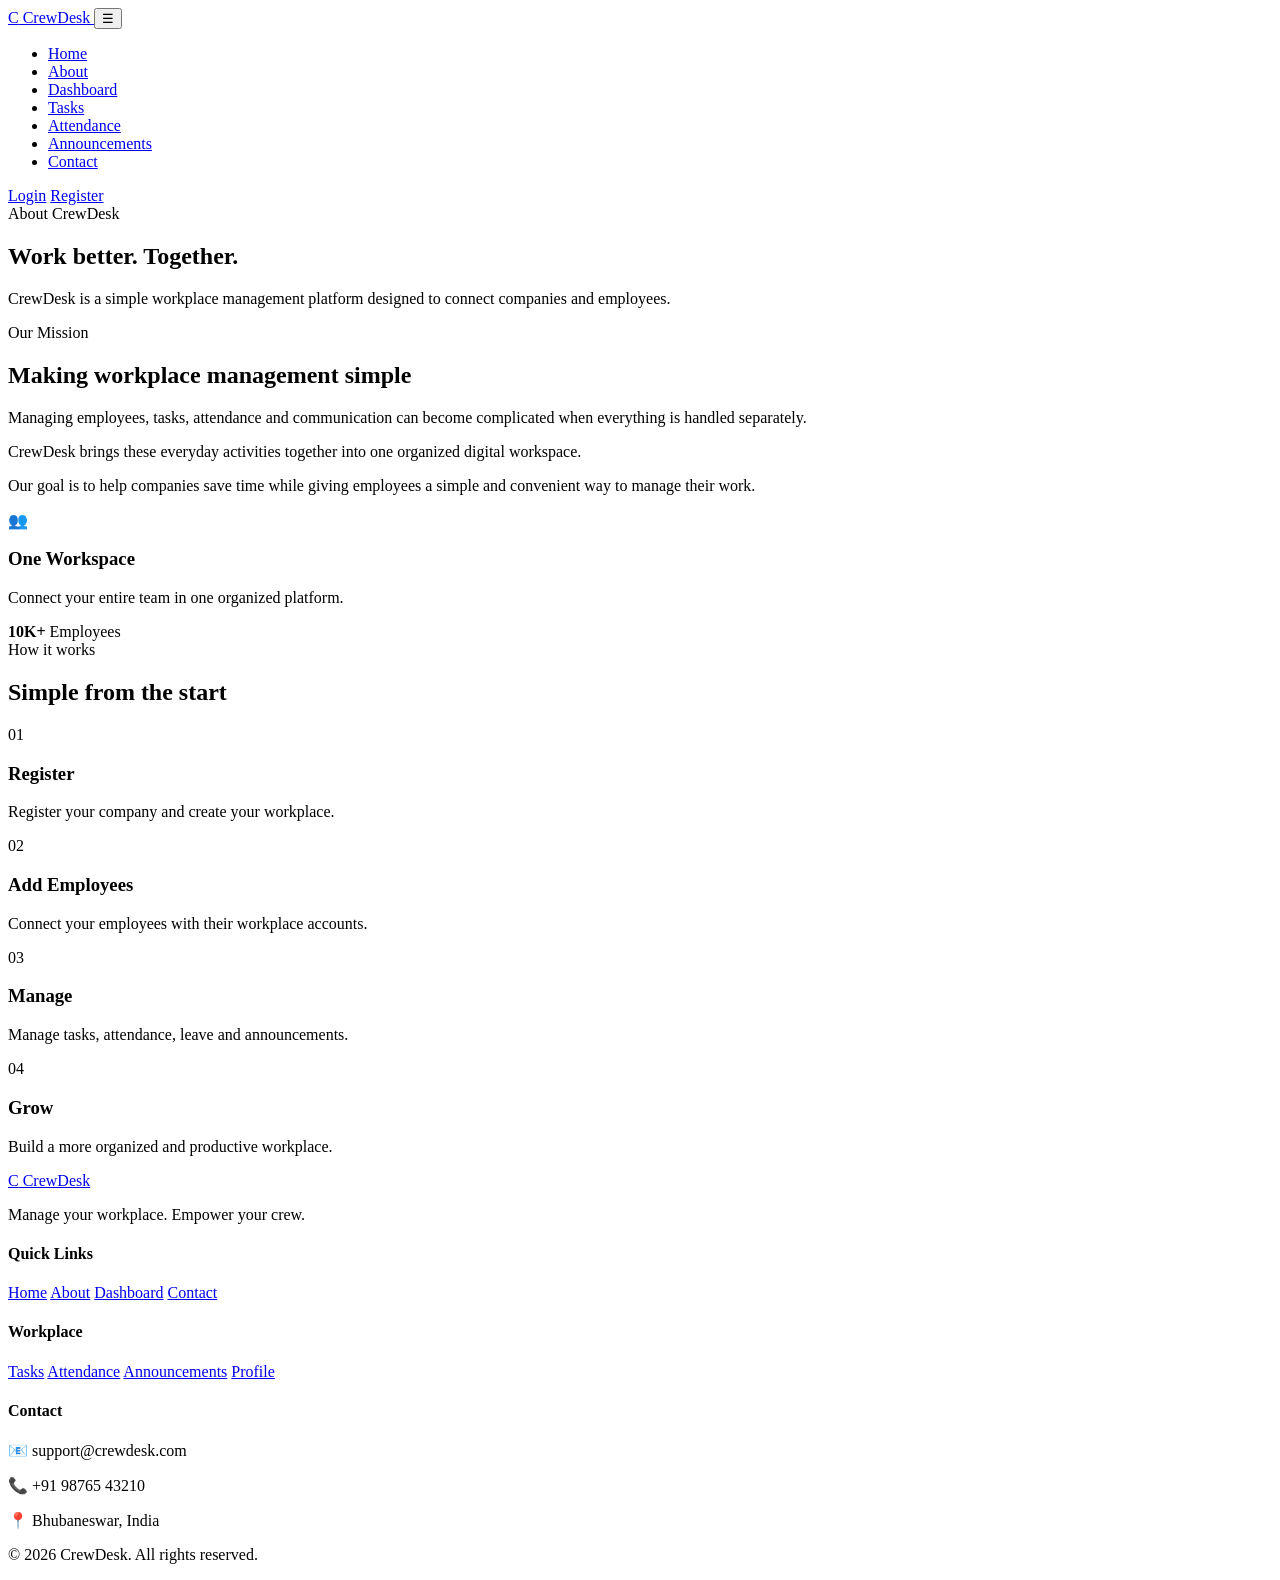
==== about.html @ 96252538 "Add files via upload" ====
<!DOCTYPE html>
<html lang="en">
<head>
    <meta charset="UTF-8">
    <meta name="viewport" content="width=device-width, initial-scale=1.0">

    <title>About | CrewDesk</title>

    <link rel="preconnect" href="https://fonts.googleapis.com">
    <link rel="preconnect" href="https://fonts.gstatic.com" crossorigin>

    <link href="https://fonts.googleapis.com/css2?family=Poppins:wght@300;400;500;600;700&display=swap" rel="stylesheet">

    <link rel="stylesheet" href="/Project/CSS/style.css">
</head>

<body>

<header class="header">
<nav class="navbar container">

<a href="index.html" class="logo">
    <span class="logo-icon">C</span>
    CrewDesk
</a>

<button class="menu-toggle" id="menuToggle">☰</button>

<ul class="nav-links" id="navLinks">
    <li><a href="index.html">Home</a></li>
    <li><a href="about.html" class="active">About</a></li>
    <li><a href="dashboard.html">Dashboard</a></li>
    <li><a href="tasks.html">Tasks</a></li>
    <li><a href="attendance.html">Attendance</a></li>
    <li><a href="announcements.html">Announcements</a></li>
    <li><a href="contact.html">Contact</a></li>
</ul>

<div class="nav-buttons">
    <a href="login.html" class="btn btn-outline">Login</a>
    <a href="register.html" class="btn btn-primary">Register</a>
</div>

</nav>
</header>


<main>

<section class="page-hero">

<div class="container">

<span class="badge">About CrewDesk</span>

<h1>Work better. Together.</h1>

<p>
CrewDesk is a simple workplace management platform
designed to connect companies and employees.
</p>

</div>

</section>


<section class="section">

<div class="container about-grid">

<div class="about-text">

<span class="badge">Our Mission</span>

<h2>Making workplace management simple</h2>

<p>
Managing employees, tasks, attendance and communication
can become complicated when everything is handled separately.
</p>

<p>
CrewDesk brings these everyday activities together into one
organized digital workspace.
</p>

<p>
Our goal is to help companies save time while giving
employees a simple and convenient way to manage their work.
</p>

</div>


<div class="about-card">

<div class="about-big-icon">
    👥
</div>

<h3>One Workspace</h3>

<p>
Connect your entire team in one organized platform.
</p>

<div class="about-stat">
    <strong>10K+</strong>
    <span>Employees</span>
</div>

</div>

</div>

</section>


<section class="section soft-section">

<div class="container">

<div class="section-heading">
<span class="badge">How it works</span>
<h2>Simple from the start</h2>
</div>


<div class="steps">

<div class="step">
<span>01</span>
<h3>Register</h3>
<p>Register your company and create your workplace.</p>
</div>

<div class="step">
<span>02</span>
<h3>Add Employees</h3>
<p>Connect your employees with their workplace accounts.</p>
</div>

<div class="step">
<span>03</span>
<h3>Manage</h3>
<p>Manage tasks, attendance, leave and announcements.</p>
</div>

<div class="step">
<span>04</span>
<h3>Grow</h3>
<p>Build a more organized and productive workplace.</p>
</div>

</div>

</div>

</section>

</main>


<footer class="footer">

<div class="container footer-grid">

<div>
<a href="index.html" class="logo footer-logo">
<span class="logo-icon">C</span>
CrewDesk
</a>
<p>Manage your workplace. Empower your crew.</p>
</div>

<div>
<h4>Quick Links</h4>
<a href="index.html">Home</a>
<a href="about.html">About</a>
<a href="dashboard.html">Dashboard</a>
<a href="contact.html">Contact</a>
</div>

<div>
<h4>Workplace</h4>
<a href="tasks.html">Tasks</a>
<a href="attendance.html">Attendance</a>
<a href="announcements.html">Announcements</a>
<a href="profile.html">Profile</a>
</div>

<div>
<h4>Contact</h4>
<p>📧 support@crewdesk.com</p>
<p>📞 +91 98765 43210</p>
<p>📍 Bhubaneswar, India</p>
</div>

</div>

<div class="footer-bottom">
<p>© 2026 CrewDesk. All rights reserved.</p>
</div>

</footer>

<script src="/Project/js/script.js"></script>

</body>
</html>
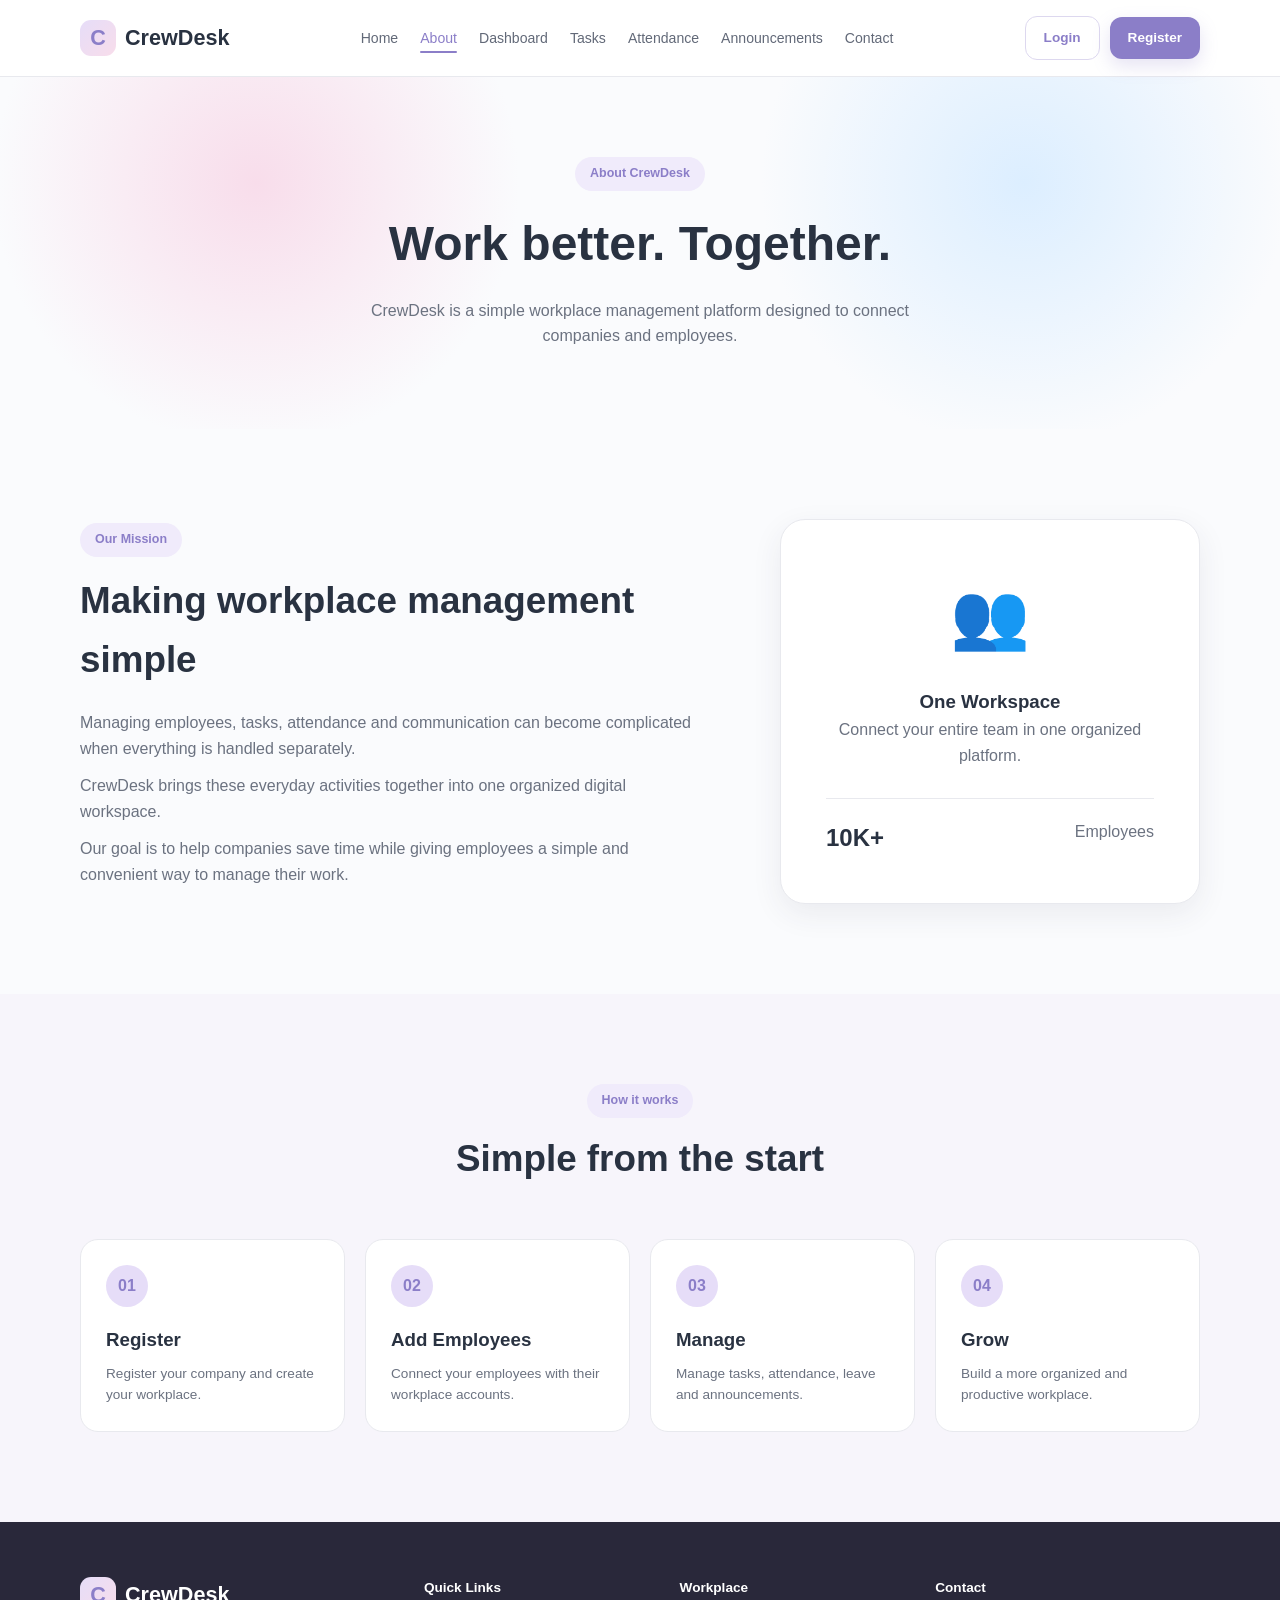
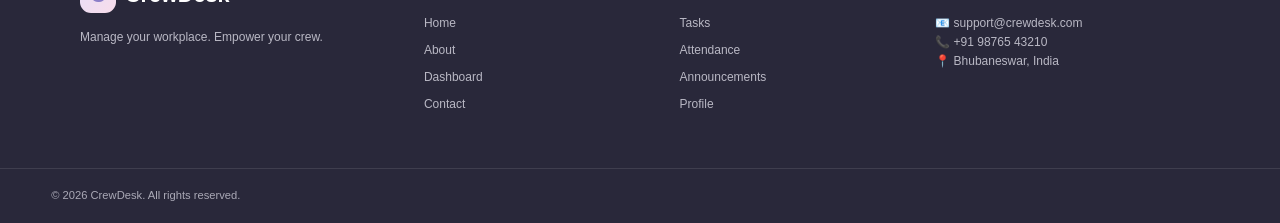
==== commit eb33f053: "Fix HTML formatting and update stylesheet link" ====
--- a/about.html
+++ b/about.html
@@ -11,7 +11,7 @@
 
     <link href="https://fonts.googleapis.com/css2?family=Poppins:wght@300;400;500;600;700&display=swap" rel="stylesheet">
 
-    <link rel="stylesheet" href="/Project/CSS/style.css">
+    <link rel="stylesheet" href="style.css">
 </head>
 
 <body>
@@ -205,7 +205,7 @@
 
 </footer>
 
-<script src="/Project/js/script.js"></script>
+<script src="script.js"></script>
 
 </body>
-</html>+</html>
--- a/style.css
+++ b/style.css
@@ -0,0 +1,1688 @@
+/* ================================
+   CREWDESK - MAIN STYLESHEET
+================================ */
+
+
+/* ---------- RESET ---------- */
+
+* {
+    margin: 0;
+    padding: 0;
+    box-sizing: border-box;
+}
+
+html {
+    scroll-behavior: smooth;
+}
+
+body {
+    font-family: 'Poppins', sans-serif;
+    background: #fafbfd;
+    color: #293241;
+    line-height: 1.6;
+}
+
+a {
+    text-decoration: none;
+    color: inherit;
+}
+
+button,
+input,
+textarea,
+select {
+    font-family: inherit;
+}
+
+button {
+    cursor: pointer;
+}
+
+img {
+    max-width: 100%;
+}
+
+
+/* ---------- VARIABLES ---------- */
+
+:root {
+
+    --pink: #f8ddeb;
+    --pink-dark: #d989ae;
+
+    --purple: #e6ddf8;
+    --purple-dark: #8b7ec8;
+
+    --blue: #dceeff;
+    --blue-dark: #659bd3;
+
+    --green: #ddf3e4;
+    --green-dark: #68a982;
+
+    --yellow: #fff1cf;
+
+    --dark: #293241;
+    --gray: #6b7280;
+    --light-gray: #f2f4f7;
+    --white: #ffffff;
+
+    --border: #e8e9ee;
+
+    --shadow: 0 10px 30px rgba(50, 50, 80, 0.08);
+
+    --radius: 18px;
+}
+
+
+/* ---------- COMMON ---------- */
+
+.container {
+    width: min(1120px, 92%);
+    margin: auto;
+}
+
+.section {
+    padding: 90px 0;
+}
+
+.soft-section {
+    background: #f7f5fb;
+}
+
+.section-heading {
+    text-align: center;
+    max-width: 650px;
+    margin: 0 auto 50px;
+}
+
+.section-heading h2 {
+    font-size: 2.3rem;
+    margin: 12px 0;
+}
+
+.section-heading p {
+    color: var(--gray);
+}
+
+.badge {
+    display: inline-block;
+    background: #f0ebfb;
+    color: var(--purple-dark);
+    padding: 7px 15px;
+    border-radius: 30px;
+    font-size: 0.78rem;
+    font-weight: 600;
+}
+
+
+/* ---------- HEADER ---------- */
+
+.header {
+    background: rgba(255, 255, 255, 0.94);
+    border-bottom: 1px solid var(--border);
+    position: sticky;
+    top: 0;
+    z-index: 1000;
+    backdrop-filter: blur(12px);
+}
+
+.navbar {
+    min-height: 76px;
+    display: flex;
+    align-items: center;
+    justify-content: space-between;
+    gap: 20px;
+}
+
+.logo {
+    display: flex;
+    align-items: center;
+    gap: 9px;
+    font-size: 1.35rem;
+    font-weight: 700;
+    color: var(--dark);
+    white-space: nowrap;
+}
+
+.logo-icon {
+    width: 36px;
+    height: 36px;
+    border-radius: 11px;
+    background: linear-gradient(135deg, #e6ddf8, #f8ddeb);
+    display: grid;
+    place-items: center;
+    color: var(--purple-dark);
+    font-weight: 700;
+}
+
+.nav-links {
+    display: flex;
+    list-style: none;
+    gap: 22px;
+}
+
+.nav-links a {
+    color: #626978;
+    font-size: 0.88rem;
+    font-weight: 500;
+    position: relative;
+}
+
+.nav-links a:hover,
+.nav-links a.active {
+    color: var(--purple-dark);
+}
+
+.nav-links a.active::after {
+    content: "";
+    position: absolute;
+    height: 2px;
+    background: var(--purple-dark);
+    bottom: -7px;
+    left: 0;
+    right: 0;
+    border-radius: 10px;
+}
+
+.nav-buttons {
+    display: flex;
+    gap: 10px;
+    align-items: center;
+}
+
+.btn {
+    border: none;
+    border-radius: 12px;
+    padding: 10px 18px;
+    font-size: 0.85rem;
+    font-weight: 600;
+    display: inline-flex;
+    align-items: center;
+    justify-content: center;
+    gap: 7px;
+    transition: all 0.3s ease;
+}
+
+.btn-primary {
+    background: #8b7ec8;
+    color: white;
+    box-shadow: 0 7px 18px rgba(139, 126, 200, 0.22);
+}
+
+.btn-primary:hover {
+    transform: translateY(-3px);
+    box-shadow: 0 12px 25px rgba(139, 126, 200, 0.3);
+}
+
+.btn-outline {
+    border: 1px solid #ddd8ef;
+    background: white;
+    color: var(--purple-dark);
+}
+
+.btn-outline:hover {
+    background: #f5f1fc;
+}
+
+.btn-light {
+    background: white;
+    border: 1px solid var(--border);
+    color: var(--dark);
+}
+
+.btn-light:hover {
+    transform: translateY(-3px);
+}
+
+.btn-large {
+    padding: 13px 23px;
+}
+
+.full-btn {
+    width: 100%;
+}
+
+.menu-toggle {
+    display: none;
+    border: none;
+    background: transparent;
+    font-size: 1.6rem;
+    color: var(--dark);
+}
+
+.profile-mini {
+    width: 38px;
+    height: 38px;
+    border-radius: 50%;
+    background: var(--pink);
+    display: grid;
+    place-items: center;
+    color: #a35e80;
+    font-weight: 600;
+}
+
+
+/* ---------- HERO ---------- */
+
+.hero {
+    padding: 85px 0 100px;
+    background:
+        radial-gradient(circle at 10% 20%, #f8ddeb 0, transparent 25%),
+        radial-gradient(circle at 90% 30%, #dceeff 0, transparent 25%),
+        #fafbfd;
+}
+
+.hero-content {
+    display: grid;
+    grid-template-columns: 1.05fr 0.95fr;
+    align-items: center;
+    gap: 70px;
+}
+
+.hero-text h1 {
+    font-size: clamp(2.5rem, 5vw, 4.2rem);
+    line-height: 1.15;
+    margin: 20px 0;
+    letter-spacing: -2px;
+}
+
+.hero-text h1 span {
+    display: block;
+    color: var(--purple-dark);
+}
+
+.hero-text p {
+    color: var(--gray);
+    max-width: 600px;
+    font-size: 1rem;
+}
+
+.hero-buttons {
+    display: flex;
+    gap: 12px;
+    margin-top: 30px;
+}
+
+.hero-stats {
+    display: flex;
+    gap: 35px;
+    margin-top: 40px;
+}
+
+.hero-stats div {
+    display: flex;
+    flex-direction: column;
+}
+
+.hero-stats strong {
+    font-size: 1.3rem;
+}
+
+.hero-stats span {
+    color: var(--gray);
+    font-size: 0.75rem;
+}
+
+
+/* ---------- DASHBOARD PREVIEW ---------- */
+
+.hero-dashboard {
+    position: relative;
+    padding: 20px;
+}
+
+.dashboard-preview {
+    background: white;
+    border-radius: 25px;
+    padding: 25px;
+    box-shadow: 0 25px 60px rgba(80, 70, 120, 0.14);
+    border: 1px solid #eeeeF3;
+    animation: float 4s ease-in-out infinite;
+}
+
+.preview-header {
+    display: flex;
+    justify-content: space-between;
+    align-items: center;
+    margin-bottom: 25px;
+}
+
+.preview-header small {
+    color: var(--gray);
+}
+
+.preview-header h3 {
+    font-size: 1rem;
+}
+
+.profile-circle {
+    width: 40px;
+    height: 40px;
+    background: var(--pink);
+    border-radius: 50%;
+    display: grid;
+    place-items: center;
+}
+
+.preview-cards {
+    display: grid;
+    grid-template-columns: repeat(2, 1fr);
+    gap: 12px;
+}
+
+.mini-card {
+    border-radius: 15px;
+    padding: 15px;
+    display: flex;
+    flex-direction: column;
+}
+
+.mini-card span {
+    font-size: 1.3rem;
+}
+
+.mini-card small {
+    color: var(--gray);
+    margin-top: 5px;
+}
+
+.mini-card strong {
+    font-size: 1.3rem;
+}
+
+.pink {
+    background: var(--pink);
+}
+
+.blue {
+    background: var(--blue);
+}
+
+.green {
+    background: var(--green);
+}
+
+.purple {
+    background: var(--purple);
+}
+
+.preview-task {
+    display: flex;
+    justify-content: space-between;
+    align-items: center;
+    margin-top: 20px;
+    padding: 15px;
+    background: #fafafa;
+    border-radius: 14px;
+}
+
+.preview-task small,
+.preview-task strong {
+    display: block;
+}
+
+.preview-task small {
+    color: var(--gray);
+    font-size: 0.7rem;
+}
+
+.preview-task strong {
+    font-size: 0.85rem;
+}
+
+.progress-bar {
+    height: 7px;
+    background: #eeeef3;
+    border-radius: 20px;
+    margin-top: 12px;
+    overflow: hidden;
+}
+
+.progress-bar span {
+    display: block;
+    width: 72%;
+    height: 100%;
+    background: var(--purple-dark);
+    border-radius: inherit;
+}
+
+.floating-card {
+    position: absolute;
+    background: white;
+    padding: 12px 16px;
+    border-radius: 12px;
+    box-shadow: var(--shadow);
+    font-size: 0.72rem;
+    font-weight: 600;
+    z-index: 2;
+}
+
+.card-one {
+    top: 0;
+    right: -10px;
+}
+
+.card-two {
+    bottom: 10px;
+    left: -20px;
+}
+
+@keyframes float {
+
+    0%, 100% {
+        transform: translateY(0);
+    }
+
+    50% {
+        transform: translateY(-8px);
+    }
+
+}
+
+
+/* ---------- FEATURES ---------- */
+
+.feature-grid {
+    display: grid;
+    grid-template-columns: repeat(4, 1fr);
+    gap: 20px;
+}
+
+.feature-card {
+    background: white;
+    padding: 28px;
+    border: 1px solid var(--border);
+    border-radius: var(--radius);
+    box-shadow: 0 5px 20px rgba(30, 30, 60, 0.03);
+    transition: 0.35s ease;
+}
+
+.feature-card:hover {
+    transform: translateY(-8px);
+    box-shadow: var(--shadow);
+}
+
+.feature-icon,
+.announcement-icon,
+.contact-icon {
+    width: 50px;
+    height: 50px;
+    border-radius: 14px;
+    display: grid;
+    place-items: center;
+    font-size: 1.4rem;
+}
+
+.feature-card h3 {
+    margin: 18px 0 8px;
+}
+
+.feature-card p {
+    color: var(--gray);
+    font-size: 0.85rem;
+    margin-bottom: 20px;
+}
+
+.feature-card a {
+    color: var(--purple-dark);
+    font-size: 0.82rem;
+    font-weight: 600;
+}
+
+
+/* ---------- BACKGROUNDS ---------- */
+
+.pink-bg {
+    background: var(--pink);
+}
+
+.blue-bg {
+    background: var(--blue);
+}
+
+.green-bg {
+    background: var(--green);
+}
+
+.purple-bg {
+    background: var(--purple);
+}
+
+
+/* ---------- CTA ---------- */
+
+.cta-section {
+    padding: 70px 0;
+    background: #f0ebfb;
+}
+
+.cta-content {
+    display: flex;
+    align-items: center;
+    justify-content: space-between;
+    gap: 30px;
+}
+
+.cta-content h2 {
+    font-size: 2rem;
+    margin: 10px 0;
+}
+
+.cta-content p {
+    color: var(--gray);
+}
+
+
+/* ---------- PAGE HERO ---------- */
+
+.page-hero {
+    padding: 80px 0;
+    text-align: center;
+    background:
+        radial-gradient(circle at 20% 30%, #f8ddeb, transparent 25%),
+        radial-gradient(circle at 80% 30%, #dceeff, transparent 25%);
+}
+
+.page-hero h1 {
+    font-size: 3rem;
+    margin: 15px 0;
+}
+
+.page-hero p {
+    max-width: 600px;
+    margin: auto;
+    color: var(--gray);
+}
+
+
+/* ---------- ABOUT ---------- */
+
+.about-grid {
+    display: grid;
+    grid-template-columns: 1.2fr 0.8fr;
+    gap: 70px;
+    align-items: center;
+}
+
+.about-text h2 {
+    font-size: 2.3rem;
+    margin: 15px 0 20px;
+}
+
+.about-text p {
+    color: var(--gray);
+    margin: 12px 0;
+}
+
+.about-card {
+    background: white;
+    padding: 45px;
+    border-radius: 25px;
+    text-align: center;
+    box-shadow: var(--shadow);
+    border: 1px solid var(--border);
+}
+
+.about-big-icon {
+    font-size: 4rem;
+    margin-bottom: 20px;
+}
+
+.about-card p {
+    color: var(--gray);
+}
+
+.about-stat {
+    margin-top: 30px;
+    padding-top: 20px;
+    border-top: 1px solid var(--border);
+    display: flex;
+    justify-content: space-between;
+}
+
+.about-stat strong {
+    font-size: 1.5rem;
+}
+
+.about-stat span {
+    color: var(--gray);
+}
+
+.steps {
+    display: grid;
+    grid-template-columns: repeat(4, 1fr);
+    gap: 20px;
+}
+
+.step {
+    background: white;
+    padding: 25px;
+    border-radius: 18px;
+    border: 1px solid var(--border);
+}
+
+.step > span {
+    width: 42px;
+    height: 42px;
+    display: grid;
+    place-items: center;
+    border-radius: 50%;
+    background: var(--purple);
+    color: var(--purple-dark);
+    font-weight: 700;
+}
+
+.step h3 {
+    margin: 18px 0 8px;
+}
+
+.step p {
+    color: var(--gray);
+    font-size: 0.85rem;
+}
+
+
+/* ---------- FORMS ---------- */
+
+.form-page {
+    min-height: calc(100vh - 76px);
+    padding: 70px 0;
+    background:
+        radial-gradient(circle at 10% 20%, #f8ddeb, transparent 25%),
+        radial-gradient(circle at 90% 70%, #dceeff, transparent 25%);
+}
+
+.form-container {
+    width: min(800px, 92%);
+    margin: auto;
+}
+
+.form-heading {
+    text-align: center;
+    margin-bottom: 35px;
+}
+
+.form-heading h1,
+.login-card h1 {
+    font-size: 2.3rem;
+    margin: 12px 0;
+}
+
+.form-heading p,
+.login-card > p {
+    color: var(--gray);
+}
+
+.main-form {
+    background: white;
+    padding: 35px;
+    border-radius: 22px;
+    border: 1px solid var(--border);
+    box-shadow: var(--shadow);
+}
+
+.form-row {
+    display: grid;
+    grid-template-columns: 1fr 1fr;
+    gap: 18px;
+}
+
+.form-group {
+    margin-bottom: 20px;
+}
+
+.form-group label {
+    display: block;
+    font-size: 0.82rem;
+    font-weight: 600;
+    margin-bottom: 7px;
+}
+
+.form-group input,
+.form-group textarea,
+.form-group select {
+    width: 100%;
+    border: 1px solid #dedfe6;
+    border-radius: 11px;
+    padding: 12px 14px;
+    outline: none;
+    font-size: 0.85rem;
+    background: white;
+    color: var(--dark);
+}
+
+.form-group textarea {
+    resize: vertical;
+}
+
+.form-group input:focus,
+.form-group textarea:focus,
+.form-group select:focus {
+    border-color: var(--purple-dark);
+    box-shadow: 0 0 0 3px #eeeafb;
+}
+
+.password-box {
+    position: relative;
+}
+
+.password-box input {
+    padding-right: 45px;
+}
+
+.show-password {
+    position: absolute;
+    right: 10px;
+    top: 50%;
+    transform: translateY(-50%);
+    border: none;
+    background: transparent;
+}
+
+.error {
+    color: #d9536a;
+    font-size: 0.72rem;
+    display: block;
+    margin-top: 5px;
+}
+
+.checkbox {
+    display: flex;
+    align-items: center;
+    gap: 9px;
+    font-size: 0.78rem;
+    margin: 10px 0 5px;
+}
+
+.checkbox input {
+    accent-color: var(--purple-dark);
+}
+
+.form-bottom {
+    text-align: center;
+    font-size: 0.8rem;
+    margin-top: 20px;
+    color: var(--gray);
+}
+
+.form-bottom a,
+.login-options a {
+    color: var(--purple-dark);
+    font-weight: 600;
+}
+
+
+/* ---------- LOGIN ---------- */
+
+.login-card {
+    width: min(480px, 92%);
+    margin: auto;
+    text-align: center;
+}
+
+.login-icon {
+    width: 65px;
+    height: 65px;
+    background: var(--purple);
+    border-radius: 20px;
+    display: grid;
+    place-items: center;
+    font-size: 2rem;
+    margin: 0 auto 20px;
+}
+
+.login-card .main-form {
+    margin-top: 25px;
+    text-align: left;
+}
+
+.login-options {
+    display: flex;
+    justify-content: space-between;
+    align-items: center;
+    margin-bottom: 20px;
+}
+
+.login-options .checkbox {
+    margin: 0;
+}
+
+
+/* ---------- DASHBOARD ---------- */
+
+.dashboard-page {
+    padding: 55px 0 80px;
+}
+
+.dashboard-heading {
+    display: flex;
+    align-items: center;
+    justify-content: space-between;
+    gap: 20px;
+    margin-bottom: 35px;
+}
+
+.dashboard-heading h1 {
+    font-size: 2rem;
+    margin: 10px 0 5px;
+}
+
+.dashboard-heading p {
+    color: var(--gray);
+}
+
+.date-box {
+    background: white;
+    padding: 12px 17px;
+    border: 1px solid var(--border);
+    border-radius: 12px;
+    font-size: 0.8rem;
+}
+
+.stats-grid {
+    display: grid;
+    grid-template-columns: repeat(4, 1fr);
+    gap: 18px;
+    margin-bottom: 25px;
+}
+
+.stat-card {
+    padding: 22px;
+    border-radius: 18px;
+    display: flex;
+    gap: 16px;
+    align-items: center;
+    transition: 0.3s;
+}
+
+.stat-card:hover {
+    transform: translateY(-4px);
+}
+
+.pink-card {
+    background: var(--pink);
+}
+
+.blue-card {
+    background: var(--blue);
+}
+
+.green-card {
+    background: var(--green);
+}
+
+.purple-card {
+    background: var(--purple);
+}
+
+.stat-icon {
+    width: 48px;
+    height: 48px;
+    background: rgba(255,255,255,0.6);
+    border-radius: 14px;
+    display: grid;
+    place-items: center;
+    font-size: 1.3rem;
+}
+
+.stat-card span,
+.stat-card strong {
+    display: block;
+}
+
+.stat-card span {
+    font-size: 0.75rem;
+    color: var(--gray);
+}
+
+.stat-card strong {
+    font-size: 1.4rem;
+}
+
+.dashboard-grid {
+    display: grid;
+    grid-template-columns: 1.3fr 0.7fr;
+    gap: 20px;
+    margin-bottom: 20px;
+}
+
+.dashboard-panel {
+    background: white;
+    border: 1px solid var(--border);
+    border-radius: 18px;
+    padding: 25px;
+    box-shadow: 0 5px 20px rgba(30,30,60,0.03);
+}
+
+.panel-heading {
+    display: flex;
+    justify-content: space-between;
+    align-items: center;
+    margin-bottom: 20px;
+}
+
+.panel-heading h2 {
+    font-size: 1.1rem;
+}
+
+.panel-heading a {
+    font-size: 0.78rem;
+    color: var(--purple-dark);
+    font-weight: 600;
+}
+
+.task-item {
+    display: flex;
+    align-items: center;
+    gap: 13px;
+    padding: 15px 0;
+    border-bottom: 1px solid #f0f0f3;
+}
+
+.task-item:last-child {
+    border-bottom: none;
+}
+
+.task-icon {
+    width: 42px;
+    height: 42px;
+    border-radius: 12px;
+    background: #f4f2fa;
+    display: grid;
+    place-items: center;
+}
+
+.task-info {
+    flex: 1;
+}
+
+.task-info strong,
+.task-info span {
+    display: block;
+}
+
+.task-info strong {
+    font-size: 0.83rem;
+}
+
+.task-info span {
+    color: var(--gray);
+    font-size: 0.7rem;
+}
+
+.status {
+    padding: 5px 9px;
+    border-radius: 20px;
+    font-size: 0.65rem;
+    font-weight: 600;
+    white-space: nowrap;
+}
+
+.progress {
+    background: var(--blue);
+    color: #497da9;
+}
+
+.pending {
+    background: var(--yellow);
+    color: #a3792c;
+}
+
+.completed {
+    background: var(--green);
+    color: #4d9167;
+}
+
+.announcement-mini {
+    display: flex;
+    gap: 12px;
+    align-items: center;
+    padding: 12px 0;
+    border-bottom: 1px solid #f0f0f3;
+}
+
+.announcement-mini:last-child {
+    border-bottom: none;
+}
+
+.announcement-mini > span {
+    font-size: 1.3rem;
+}
+
+.announcement-mini strong {
+    font-size: 0.78rem;
+}
+
+.announcement-mini p {
+    font-size: 0.68rem;
+    color: var(--gray);
+}
+
+.attendance-progress {
+    display: flex;
+    align-items: center;
+    gap: 50px;
+}
+
+.attendance-circle {
+    width: 130px;
+    height: 130px;
+    border-radius: 50%;
+    background: conic-gradient(var(--purple-dark) 0 92%, #eeeef3 92% 100%);
+    display: grid;
+    place-items: center;
+    position: relative;
+}
+
+.attendance-circle::after {
+    content: "";
+    position: absolute;
+    width: 95px;
+    height: 95px;
+    background: white;
+    border-radius: 50%;
+}
+
+.attendance-circle strong,
+.attendance-circle span {
+    position: relative;
+    z-index: 1;
+}
+
+.attendance-circle strong {
+    font-size: 1.3rem;
+}
+
+.attendance-circle span {
+    font-size: 0.65rem;
+    margin-top: 35px;
+    color: var(--gray);
+}
+
+.attendance-details {
+    display: flex;
+    gap: 35px;
+}
+
+.attendance-details div span,
+.attendance-details div strong {
+    display: block;
+}
+
+.attendance-details span {
+    color: var(--gray);
+    font-size: 0.72rem;
+}
+
+.attendance-details strong {
+    font-size: 1rem;
+}
+
+
+/* ---------- TASKS ---------- */
+
+.task-filters {
+    display: flex;
+    gap: 10px;
+    margin-bottom: 25px;
+}
+
+.filter-btn {
+    border: 1px solid var(--border);
+    background: white;
+    padding: 9px 16px;
+    border-radius: 10px;
+    font-size: 0.78rem;
+    color: var(--gray);
+}
+
+.filter-btn:hover,
+.filter-btn.active {
+    background: var(--purple);
+    color: var(--purple-dark);
+    border-color: transparent;
+}
+
+.tasks-list {
+    display: flex;
+    flex-direction: column;
+    gap: 15px;
+}
+
+.large-task {
+    background: white;
+    border: 1px solid var(--border);
+    border-radius: 18px;
+    padding: 22px;
+    display: flex;
+    justify-content: space-between;
+    gap: 20px;
+    transition: 0.3s;
+}
+
+.large-task:hover {
+    transform: translateY(-3px);
+    box-shadow: var(--shadow);
+}
+
+.task-left {
+    display: flex;
+    gap: 15px;
+}
+
+.task-left h3 {
+    font-size: 0.95rem;
+}
+
+.task-left p {
+    color: var(--gray);
+    font-size: 0.75rem;
+    margin: 5px 0;
+}
+
+.task-left small {
+    color: #90949d;
+    font-size: 0.68rem;
+}
+
+.task-right {
+    display: flex;
+    align-items: center;
+    gap: 10px;
+}
+
+.priority {
+    padding: 5px 9px;
+    border-radius: 20px;
+    font-size: 0.63rem;
+    font-weight: 600;
+}
+
+.high {
+    background: #fde3e8;
+    color: #bd6070;
+}
+
+.medium {
+    background: var(--yellow);
+    color: #9c792c;
+}
+
+.low {
+    background: var(--green);
+    color: #528967;
+}
+
+.complete-task {
+    border: none;
+    background: #f4f1fb;
+    color: var(--purple-dark);
+    padding: 7px 10px;
+    border-radius: 8px;
+    font-size: 0.65rem;
+}
+
+
+/* ---------- CALENDAR ---------- */
+
+.calendar-days,
+.calendar-dates {
+    display: grid;
+    grid-template-columns: repeat(7, 1fr);
+    gap: 7px;
+    text-align: center;
+}
+
+.calendar-days {
+    margin-bottom: 10px;
+}
+
+.calendar-days span {
+    color: var(--gray);
+    font-size: 0.68rem;
+}
+
+.calendar-dates span {
+    padding: 10px 5px;
+    border-radius: 9px;
+    font-size: 0.72rem;
+}
+
+.calendar-dates .present {
+    background: var(--green);
+}
+
+.calendar-dates .leave {
+    background: var(--purple);
+}
+
+.calendar-dates .today {
+    background: var(--pink);
+    font-weight: 700;
+}
+
+.calendar-dates .weekend {
+    color: #aaa;
+}
+
+
+/* ---------- ANNOUNCEMENTS ---------- */
+
+.announcement-grid {
+    display: grid;
+    grid-template-columns: repeat(2, 1fr);
+    gap: 20px;
+}
+
+.announcement-card {
+    background: white;
+    border: 1px solid var(--border);
+    border-radius: 20px;
+    padding: 28px;
+    transition: 0.3s;
+}
+
+.announcement-card:hover {
+    transform: translateY(-6px);
+    box-shadow: var(--shadow);
+}
+
+.announcement-top {
+    display: flex;
+    justify-content: space-between;
+    align-items: center;
+}
+
+.announcement-top > span {
+    font-size: 0.7rem;
+    color: var(--gray);
+}
+
+.announcement-card h2 {
+    margin: 20px 0 8px;
+    font-size: 1.15rem;
+}
+
+.announcement-card p {
+    color: var(--gray);
+    font-size: 0.8rem;
+    margin-bottom: 20px;
+}
+
+.announcement-card a {
+    color: var(--purple-dark);
+    font-size: 0.78rem;
+    font-weight: 600;
+}
+
+
+/* ---------- PROFILE ---------- */
+
+.profile-layout {
+    display: grid;
+    grid-template-columns: 0.35fr 0.65fr;
+    gap: 20px;
+}
+
+.profile-card {
+    background: white;
+    border: 1px solid var(--border);
+    border-radius: 20px;
+    padding: 30px;
+    text-align: center;
+    height: fit-content;
+}
+
+.profile-avatar {
+    width: 85px;
+    height: 85px;
+    border-radius: 50%;
+    background: var(--pink);
+    color: #a35e80;
+    display: grid;
+    place-items: center;
+    font-size: 2rem;
+    font-weight: 600;
+    margin: auto;
+}
+
+.profile-card h2 {
+    margin-top: 15px;
+}
+
+.profile-card > p {
+    color: var(--gray);
+    font-size: 0.8rem;
+    margin-bottom: 12px;
+}
+
+.profile-divider {
+    border-top: 1px solid var(--border);
+    margin: 25px 0;
+}
+
+.profile-detail {
+    display: flex;
+    justify-content: space-between;
+    padding: 10px 0;
+    border-bottom: 1px solid #f0f0f3;
+    font-size: 0.72rem;
+}
+
+.profile-detail span {
+    color: var(--gray);
+}
+
+
+/* ---------- CONTACT ---------- */
+
+.contact-grid {
+    display: grid;
+    grid-template-columns: 0.8fr 1.2fr;
+    gap: 50px;
+    align-items: start;
+}
+
+.contact-info h2 {
+    font-size: 2rem;
+    margin-bottom: 15px;
+}
+
+.contact-info > p {
+    color: var(--gray);
+    font-size: 0.85rem;
+    margin-bottom: 30px;
+}
+
+.contact-item {
+    display: flex;
+    gap: 15px;
+    margin: 20px 0;
+    align-items: center;
+}
+
+.contact-item strong,
+.contact-item span {
+    display: block;
+}
+
+.contact-item strong {
+    font-size: 0.82rem;
+}
+
+.contact-item span {
+    color: var(--gray);
+    font-size: 0.75rem;
+}
+
+.contact-form-card {
+    background: white;
+    border-radius: 22px;
+}
+
+.faq-section {
+    background: #f7f5fb;
+}
+
+.faq {
+    max-width: 750px;
+    margin: auto;
+}
+
+.faq-item {
+    background: white;
+    border: 1px solid var(--border);
+    border-radius: 13px;
+    margin-bottom: 10px;
+    overflow: hidden;
+}
+
+.faq-question {
+    width: 100%;
+    border: none;
+    background: white;
+    padding: 18px;
+    display: flex;
+    justify-content: space-between;
+    font-weight: 600;
+    color: var(--dark);
+}
+
+.faq-answer {
+    display: none;
+    padding: 0 18px 18px;
+    color: var(--gray);
+    font-size: 0.8rem;
+}
+
+.faq-item.open .faq-answer {
+    display: block;
+}
+
+
+/* ---------- FOOTER ---------- */
+
+.footer {
+    background: #29283a;
+    color: white;
+    padding-top: 55px;
+}
+
+.footer-grid {
+    display: grid;
+    grid-template-columns: 1.4fr 1fr 1fr 1.2fr;
+    gap: 35px;
+    padding-bottom: 45px;
+}
+
+.footer-logo {
+    color: white;
+    margin-bottom: 15px;
+}
+
+.footer-grid > div > p {
+    color: #b9b8c4;
+    font-size: 0.75rem;
+}
+
+.footer-grid h4 {
+    margin-bottom: 15px;
+    font-size: 0.85rem;
+}
+
+.footer-grid a:not(.logo) {
+    display: block;
+    color: #b9b8c4;
+    font-size: 0.75rem;
+    margin: 8px 0;
+}
+
+.footer-grid a:hover {
+    color: white;
+}
+
+.footer-bottom {
+    border-top: 1px solid rgba(255,255,255,0.1);
+    padding: 18px 4%;
+    display: flex;
+    justify-content: space-between;
+    gap: 20px;
+    color: #aaa9b6;
+    font-size: 0.7rem;
+}
+
+
+/* ---------- RESPONSIVE ---------- */
+
+@media (max-width: 1000px) {
+
+    .nav-links {
+        gap: 12px;
+    }
+
+    .feature-grid {
+        grid-template-columns: repeat(2, 1fr);
+    }
+
+    .steps {
+        grid-template-columns: repeat(2, 1fr);
+    }
+
+    .stats-grid {
+        grid-template-columns: repeat(2, 1fr);
+    }
+
+    .hero-content {
+        gap: 35px;
+    }
+
+}
+
+
+@media (max-width: 800px) {
+
+    .menu-toggle {
+        display: block;
+    }
+
+    .nav-links {
+        position: absolute;
+        top: 76px;
+        left: 0;
+        right: 0;
+        background: white;
+        flex-direction: column;
+        padding: 25px;
+        border-bottom: 1px solid var(--border);
+        display: none;
+    }
+
+    .nav-links.show {
+        display: flex;
+    }
+
+    .nav-buttons {
+        display: none;
+    }
+
+    .hero-content,
+    .about-grid,
+    .dashboard-grid,
+    .contact-grid,
+    .profile-layout {
+        grid-template-columns: 1fr;
+    }
+
+    .hero {
+        padding-top: 55px;
+    }
+
+    .hero-text {
+        text-align: center;
+    }
+
+    .hero-text p {
+        margin: auto;
+    }
+
+    .hero-buttons,
+    .hero-stats {
+        justify-content: center;
+    }
+
+    .dashboard-heading {
+        align-items: flex-start;
+        flex-direction: column;
+    }
+
+    .announcement-grid {
+        grid-template-columns: 1fr;
+    }
+
+    .footer-grid {
+        grid-template-columns: repeat(2, 1fr);
+    }
+
+}
+
+
+@media (max-width: 600px) {
+
+    .section {
+        padding: 60px 0;
+    }
+
+    .hero-text h1 {
+        font-size: 2.5rem;
+    }
+
+    .hero-buttons {
+        flex-direction: column;
+    }
+
+    .hero-buttons .btn {
+        width: 100%;
+    }
+
+    .hero-stats {
+        gap: 20px;
+    }
+
+    .feature-grid,
+    .steps,
+    .stats-grid {
+        grid-template-columns: 1fr;
+    }
+
+    .form-row {
+        grid-template-columns: 1fr;
+        gap: 0;
+    }
+
+    .main-form {
+        padding: 22px;
+    }
+
+    .page-hero h1 {
+        font-size: 2.3rem;
+    }
+
+    .cta-content {
+        flex-direction: column;
+        align-items: flex-start;
+    }
+
+    .large-task {
+        flex-direction: column;
+    }
+
+    .task-right {
+        flex-wrap: wrap;
+    }
+
+    .attendance-progress {
+        flex-direction: column;
+        align-items: flex-start;
+        gap: 25px;
+    }
+
+    .attendance-details {
+        flex-wrap: wrap;
+        gap: 20px;
+    }
+
+    .footer-grid {
+        grid-template-columns: 1fr;
+    }
+
+    .footer-bottom {
+        flex-direction: column;
+    }
+
+    .floating-card {
+        display: none;
+    }
+
+}
+
+
